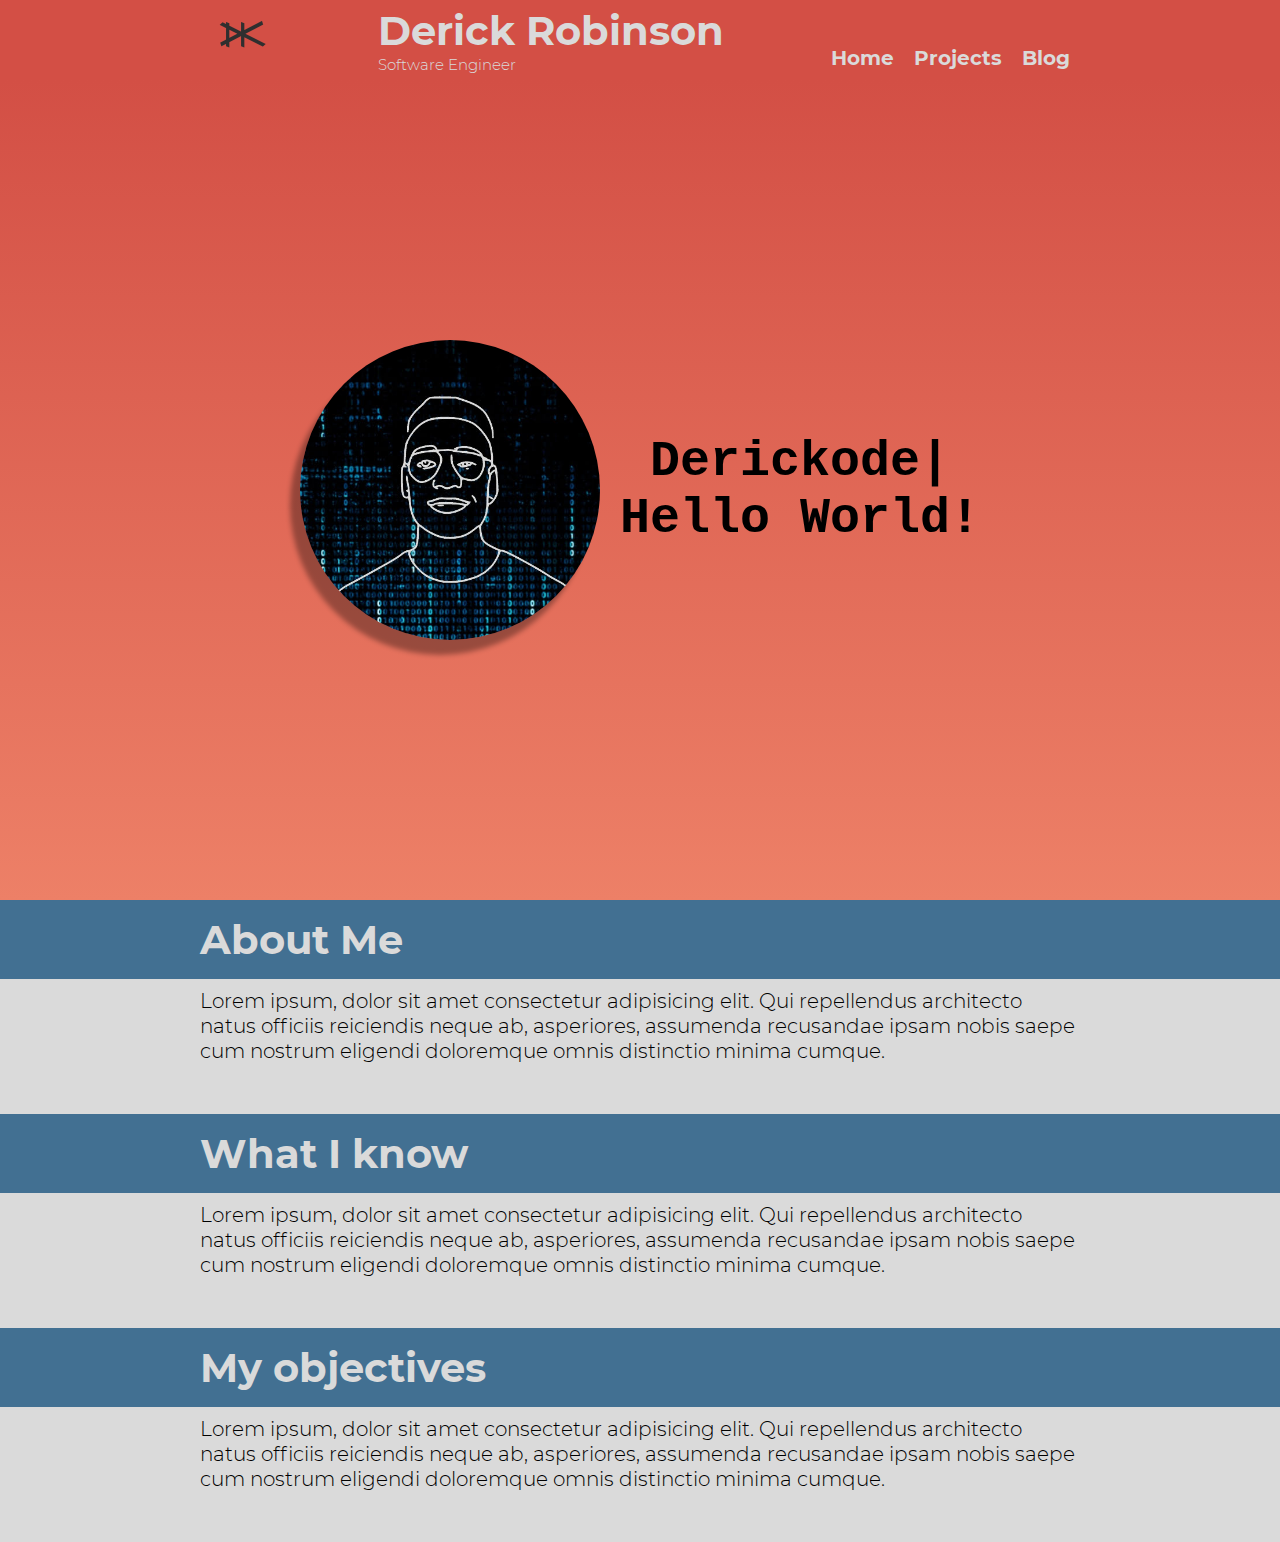
==== index.html @ 78356069 "Aesthetic changes - colors - logo - scrollbar" ====
<!DOCTYPE html>
<html lang="en">
<head>
    <meta charset="UTF-8">
    <meta http-equiv="X-UA-Compatible" content="IE=edge">
    <meta name="viewport" content="width=device-width, initial-scale=1.0">
    <title>Derickode</title>
    <link rel="icon" href="img/logoboldwhite.png">
    <link rel="stylesheet" href="css/style.css">
    <link rel="stylesheet" href="css/tablet.css" media="screen and (min-width: 600px)">
    <link rel="stylesheet" href="css/desktop.css" media="screen and (min-width: 1000px)">
</head>
<body>
    <header>
        <img id="header-logo" src="img/logobold.png" alt="logo">
        <div id="titlediv">
            <h1 id="header-title">Derick Robinson</h1><br>
            <span id="header-subtitle">Software Engineer</span>
        </div>
        <ul id="header-menu">
            <li class="header-menu-item"><a href="">Home</a></li>
            <li class="header-menu-item"><a href="">Projects</a></li>
            <li class="header-menu-item"><a href="">Blog</a></li>
        </ul>
    </header>
    <div id="main">
        <div id="landing">
            <img id="main-pic" src="img/me.jpg">
            <h1>Derickode|<span><br>Hello World!</span></h1>
        </div>
        <h2 class="main-subtitle">About Me</h2>
        <p>Lorem ipsum, dolor sit amet consectetur adipisicing elit. Qui repellendus architecto natus officiis reiciendis neque ab, asperiores, assumenda recusandae ipsam nobis saepe cum nostrum eligendi doloremque omnis distinctio minima cumque.</p>
        <h2 class="main-subtitle">What I know</h2>
        <p>Lorem ipsum, dolor sit amet consectetur adipisicing elit. Qui repellendus architecto natus officiis reiciendis neque ab, asperiores, assumenda recusandae ipsam nobis saepe cum nostrum eligendi doloremque omnis distinctio minima cumque.</p>
        <h2 class="main-subtitle">My objectives</h2>
        <p>Lorem ipsum, dolor sit amet consectetur adipisicing elit. Qui repellendus architecto natus officiis reiciendis neque ab, asperiores, assumenda recusandae ipsam nobis saepe cum nostrum eligendi doloremque omnis distinctio minima cumque.</p>
    </div>
</body>
</html>
---- css/style.css ----
/* GLOBAL */
:root {
  --jet: #2f2f2f;
  --davys-gray: #5b5b5b;
  --dim-gray: #696969;
  --gainsboro: #dadada;
  --cedar: #d34f45;
  --orange-red: #ff6054;
  --terra-cotta: #ed8067;
  --leaf-green: #b6e09f;
  --tea-green: #c3e6b0;
  --fern-green: #677e5a;
  --russian-green: #7c996d;
  --queen-blue: #427092;
  --turk-blue: #426695;
  --lasso-blue: #415b98;
  --deep-blue: #41519b;
  --dark-blue: #41469e;
}
* {
  margin: 0;
  padding: 0;
}
html {
  font-size: 10px;
  font-family: "Monserrat";
  background-color: var(--gainsboro);
}
/* SCROLLBAR */
/* width */
::-webkit-scrollbar {
  width: 5px;
}

/* Track */
::-webkit-scrollbar-track {
  background: var(--gainsboro);
}

/* Handle */
::-webkit-scrollbar-thumb {
  background: var(--turk-blue);
}

/* Handle on hover */
::-webkit-scrollbar-thumb:hover {
  background: var(--lasso-blue);
}
/* VARIABLES */
@font-face {
  font-family: Monserrat;
  src: url(../fonts/Montserrat/Montserrat-Regular.ttf);
  font-weight: normal;
}
@font-face {
  font-family: Monserrat;
  src: url(../fonts/Montserrat/Montserrat-Bold.ttf);
  font-weight: bold;
}
@font-face {
  font-family: Monserrat;
  src: url(../fonts/Montserrat/Montserrat-SemiBold.ttf);
  font-weight: semibold;
}
@font-face {
  font-family: Monserrat;
  src: url(../fonts/Montserrat/Montserrat-Light.ttf);
  font-weight: thin;
}
@font-face {
  font-family: Monserrat;
  src: url(../fonts/Montserrat/Montserrat-Italic.ttf);
  font-weight: normal;
  font-style: italic;
}
/* HEADER */
header {
  position: fixed;
  display: flex;
  justify-content: space-between;
  align-items: center;
  height: 8rem;
  width: 100%;
  background-color: var(--cedar);
}
#header-logo {
  margin-left: 1rem;
  height: 100%;
}
#titlediv {
  text-align: left;
}
#header-title {
  display: inline-block;
  font-size: 2rem;
  font-weight: bold;
  color: var(--gainsboro);
}
header span {
  display: none;
  color: var(--gainsboro);
  font-size: 0.5rem;
  font-weight: semibold;
  text-align: right;
}
#header-menu {
  justify-content: space-between;
  display: flex;
  height: 100%;
  align-items: flex-end;
  list-style: none;
  font-size: 0.8rem;
}
#header-menu .header-menu-item {
  text-align: center;
  border-radius: 5px 5px 0 0;
  padding: 1rem;
}
#header-menu .header-menu-item:hover {
  background-color: var(--gainsboro);
  color: var(--terra-cotta);
}
#header-menu .header-menu-item:hover a {
  color: var(--terra-cotta);
}
#header-menu a {
  text-decoration: none;
  color: var(--gainsboro);
  font-weight: bold;
}
/* MAIN  - LANDING*/
#main {
  padding-top: 8rem;
}
#landing {
  display: flex;
  flex-direction: column;
  justify-content: center;
  align-items: center;
  height: calc(100vh - 8rem);
  background: rgb(211, 79, 69);
  background: linear-gradient(180deg, rgba(211, 79, 69, 1) 0%, rgba(237, 128, 103, 1) 100%);
}
#landing #main-pic {
  display: block;
  border-radius: 50%;
  height: 20rem;
  box-shadow: -1rem 1.5rem 0.5rem #00000055;
}
#landing h1 {
  padding: 4rem 0 8rem 0;
  font-family: monospace;
  font-size: 4rem;
  text-align: center;
}
#landing h1 span {
  display: none;
}

/* MAIN */

#main .main-subtitle {
  padding: 1rem 2rem 1rem 2rem;
  background-color: var(--queen-blue);
  color: var(--gainsboro);
  font-size: 3rem;
}
#main .main-subtitle + p {
  padding: 0 2rem 5rem 2rem;
  font-size: 1.5rem;
  line-height: 2.5rem;
}
---- css/tablet.css ----
/* HEADER */
#header-logo {
  margin-left: 10rem;
}
#header-title {
  font-size: 3rem;
}
header span {
  font-size: 1rem;
  display: inline;
}
#header-menu {
  font-size: 1.5rem;
  margin-right: 10rem;
}
/* MAIN  - LANDING*/
#landing {
}
#landing #main-pic {
  height: 25rem;
}
#landing h1 {
  font-size: 4.5rem;
}

/* MAIN */

#main .main-subtitle {
  font-size: 3.5rem;
  padding: 1.5rem 10rem 1.5rem 10rem;
}
#main .main-subtitle + p {
  padding: 1rem 10rem 5rem 10rem;
  font-size: 2rem;
  line-height: 2.5rem;
}
---- css/desktop.css ----
/* HEADER */
#header-logo {
  margin-left: 20rem;
}
#header-title {
  font-size: 4rem;
}
header span {
  font-size: 1.5rem;
}
#header-menu {
  font-size: 2rem;
  margin-right: 20rem;
}
/* MAIN  - LANDING*/
#landing {
  flex-direction: row;
}
#landing #main-pic {
  height: 30rem;
}
#landing h1 {
  font-size: 5rem;
  padding: 0 0 0 2rem;
}
#landing h1 span {
  display: inline;
}

/* MAIN */

#main .main-subtitle {
  font-size: 4rem;
  padding: 1.5rem 20rem 1.5rem 20rem;
}
#main .main-subtitle + p {
  padding: 1rem 20rem 5rem 20rem;
  line-height: 2.5rem;
}
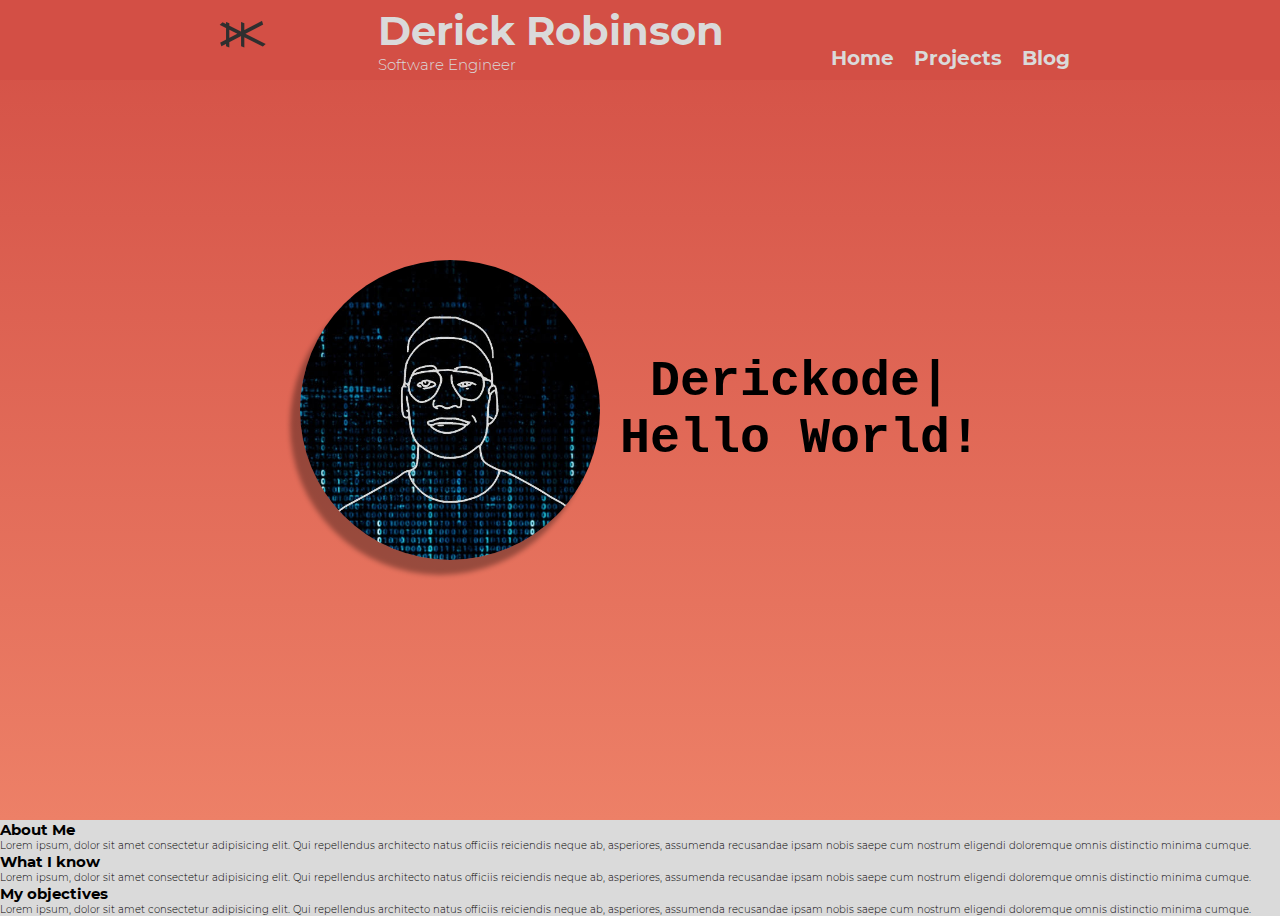
==== commit 090ac2e4: "First version of projects page - Mobile" ====
--- a/index.html
+++ b/index.html
@@ -19,11 +19,11 @@
         </div>
         <ul id="header-menu">
             <li class="header-menu-item"><a href="">Home</a></li>
-            <li class="header-menu-item"><a href="">Projects</a></li>
+            <li class="header-menu-item"><a href="projects.html">Projects</a></li>
             <li class="header-menu-item"><a href="">Blog</a></li>
         </ul>
     </header>
-    <div id="main">
+    <main>
         <div id="landing">
             <img id="main-pic" src="img/me.jpg">
             <h1>Derickode|<span><br>Hello World!</span></h1>
@@ -34,6 +34,6 @@
         <p>Lorem ipsum, dolor sit amet consectetur adipisicing elit. Qui repellendus architecto natus officiis reiciendis neque ab, asperiores, assumenda recusandae ipsam nobis saepe cum nostrum eligendi doloremque omnis distinctio minima cumque.</p>
         <h2 class="main-subtitle">My objectives</h2>
         <p>Lorem ipsum, dolor sit amet consectetur adipisicing elit. Qui repellendus architecto natus officiis reiciendis neque ab, asperiores, assumenda recusandae ipsam nobis saepe cum nostrum eligendi doloremque omnis distinctio minima cumque.</p>
-    </div>
+    </main>
 </body>
 </html>--- a/css/style.css
+++ b/css/style.css
@@ -117,11 +117,10 @@
   padding: 1rem;
 }
 #header-menu .header-menu-item:hover {
-  background-color: var(--gainsboro);
-  color: var(--terra-cotta);
+  background-color: var(--orange-red);
 }
 #header-menu .header-menu-item:hover a {
-  color: var(--terra-cotta);
+  /* color: var(--terra-cotta); */
 }
 #header-menu a {
   text-decoration: none;
@@ -161,12 +160,13 @@
 
 #main .main-subtitle {
   padding: 1rem 2rem 1rem 2rem;
-  background-color: var(--queen-blue);
-  color: var(--gainsboro);
+  /* background-color: var(--queen-blue); */
+  color: var(--jet);
   font-size: 3rem;
 }
 #main .main-subtitle + p {
   padding: 0 2rem 5rem 2rem;
+  line-height: 2.5rem;
   font-size: 1.5rem;
-  line-height: 2.5rem;
+  color: var(--jet);
 }
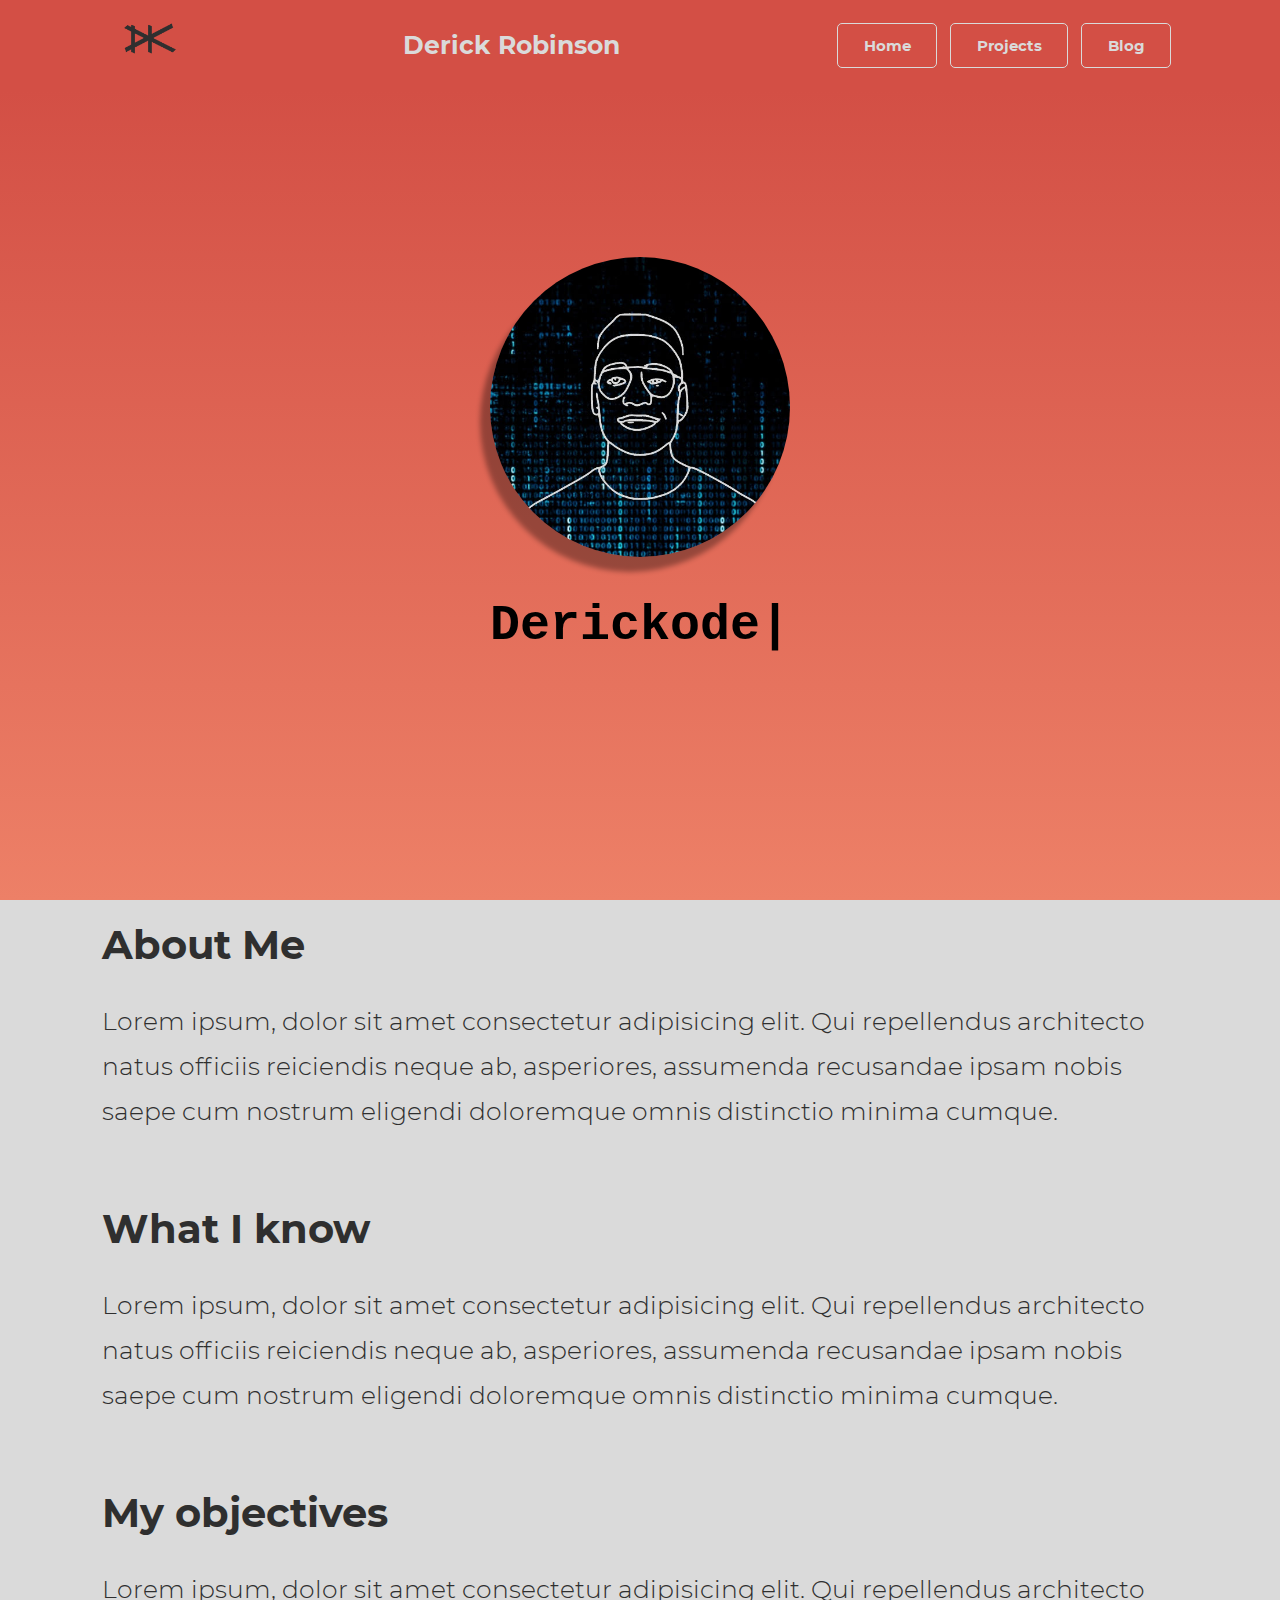
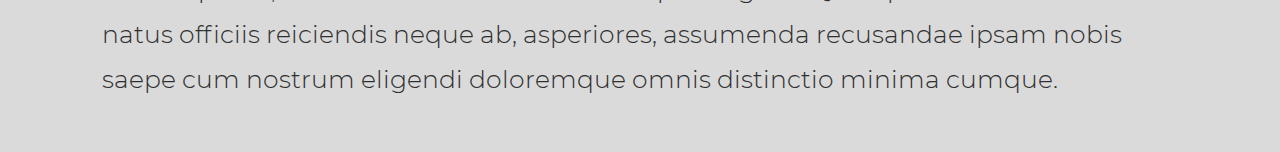
==== commit 190ce739: "Enhanced mobile and tablet experience, created blog tab initial html" ====
--- a/index.html
+++ b/index.html
@@ -7,7 +7,7 @@
     <title>Derickode</title>
     <link rel="icon" href="img/logoboldwhite.png">
     <link rel="stylesheet" href="css/style.css">
-    <link rel="stylesheet" href="css/tablet.css" media="screen and (min-width: 600px)">
+    <link rel="stylesheet" href="css/tablet.css" media="screen and (min-width: 700px)">
     <link rel="stylesheet" href="css/desktop.css" media="screen and (min-width: 1000px)">
 </head>
 <body>
@@ -20,7 +20,7 @@
         <ul id="header-menu">
             <li class="header-menu-item"><a href="">Home</a></li>
             <li class="header-menu-item"><a href="projects.html">Projects</a></li>
-            <li class="header-menu-item"><a href="">Blog</a></li>
+            <li class="header-menu-item"><a href="blog.html">Blog</a></li>
         </ul>
     </header>
     <main>
--- a/css/style.css
+++ b/css/style.css
@@ -18,6 +18,7 @@
   --dark-blue: #41469e;
 }
 * {
+  box-sizing: border-box;
   margin: 0;
   padding: 0;
 }
@@ -79,20 +80,20 @@
   display: flex;
   justify-content: space-between;
   align-items: center;
-  height: 8rem;
+  height: 10vh;
   width: 100%;
   background-color: var(--cedar);
 }
 #header-logo {
-  margin-left: 1rem;
+  margin-left: 3vw;
   height: 100%;
 }
 #titlediv {
   text-align: left;
 }
 #header-title {
-  display: inline-block;
-  font-size: 2rem;
+  display: none;
+  font-size: 6vh;
   font-weight: bold;
   color: var(--gainsboro);
 }
@@ -104,23 +105,26 @@
   text-align: right;
 }
 #header-menu {
+  margin-right: 3vw;
   justify-content: space-between;
   display: flex;
   height: 100%;
-  align-items: flex-end;
+  align-items: center;
   list-style: none;
-  font-size: 0.8rem;
+  font-size: 2vh;
 }
 #header-menu .header-menu-item {
+  border: 1px solid var(--gainsboro);
+  border-radius: 1vh;
+  height: 50%;
   text-align: center;
-  border-radius: 5px 5px 0 0;
-  padding: 1rem;
+  display: flex;
+  align-items: center;
+  padding: 0 2vw;
+  margin: 0 1vw;
 }
 #header-menu .header-menu-item:hover {
   background-color: var(--orange-red);
-}
-#header-menu .header-menu-item:hover a {
-  /* color: var(--terra-cotta); */
 }
 #header-menu a {
   text-decoration: none;
@@ -128,28 +132,28 @@
   font-weight: bold;
 }
 /* MAIN  - LANDING*/
-#main {
-  padding-top: 8rem;
+main {
+  padding-top: 10vh;
 }
 #landing {
   display: flex;
   flex-direction: column;
   justify-content: center;
   align-items: center;
-  height: calc(100vh - 8rem);
+  height: 90vh;
   background: rgb(211, 79, 69);
   background: linear-gradient(180deg, rgba(211, 79, 69, 1) 0%, rgba(237, 128, 103, 1) 100%);
 }
 #landing #main-pic {
   display: block;
   border-radius: 50%;
-  height: 20rem;
+  height: 30vh;
   box-shadow: -1rem 1.5rem 0.5rem #00000055;
 }
 #landing h1 {
   padding: 4rem 0 8rem 0;
   font-family: monospace;
-  font-size: 4rem;
+  font-size: 6vh;
   text-align: center;
 }
 #landing h1 span {
@@ -158,15 +162,15 @@
 
 /* MAIN */
 
-#main .main-subtitle {
-  padding: 1rem 2rem 1rem 2rem;
+main .main-subtitle {
+  padding: 3vh 3vw;
   /* background-color: var(--queen-blue); */
   color: var(--jet);
-  font-size: 3rem;
+  font-size: 4vh;
 }
-#main .main-subtitle + p {
-  padding: 0 2rem 5rem 2rem;
-  line-height: 2.5rem;
-  font-size: 1.5rem;
+main .main-subtitle + p {
+  padding: 0 3vw 5rem 3vw;
+  line-height: 5vh;
+  font-size: 3vh;
   color: var(--jet);
 }
--- a/css/tablet.css
+++ b/css/tablet.css
@@ -1,36 +1,42 @@
 /* HEADER */
 #header-logo {
-  margin-left: 10rem;
+  margin-left: 8vw;
 }
 #header-title {
-  font-size: 3rem;
-}
-header span {
-  font-size: 1rem;
   display: inline;
+  font-size: 2.5rem;
 }
 #header-menu {
   font-size: 1.5rem;
-  margin-right: 10rem;
+  margin-right: 8vw;
+}
+#header-menu .header-menu-item {
+  border: 1px solid var(--gainsboro);
+  border-radius: 5px;
+  height: 50%;
+  text-align: center;
+  display: flex;
+  align-items: center;
+  padding: 0 2vw;
+  margin: 0 0.5vw;
 }
 /* MAIN  - LANDING*/
-#landing {
-}
+
 #landing #main-pic {
-  height: 25rem;
+  height: 30rem;
 }
 #landing h1 {
-  font-size: 4.5rem;
+  font-size: 5rem;
 }
 
 /* MAIN */
 
-#main .main-subtitle {
-  font-size: 3.5rem;
-  padding: 1.5rem 10rem 1.5rem 10rem;
+main .main-subtitle {
+  font-size: 4rem;
+  padding: 2rem 8vw;
 }
-#main .main-subtitle + p {
-  padding: 1rem 10rem 5rem 10rem;
-  font-size: 2rem;
-  line-height: 2.5rem;
+main .main-subtitle + p {
+  padding: 1rem 8vw 5rem 8vw;
+  font-size: 2.5rem;
+  line-height: 4.5rem;
 }
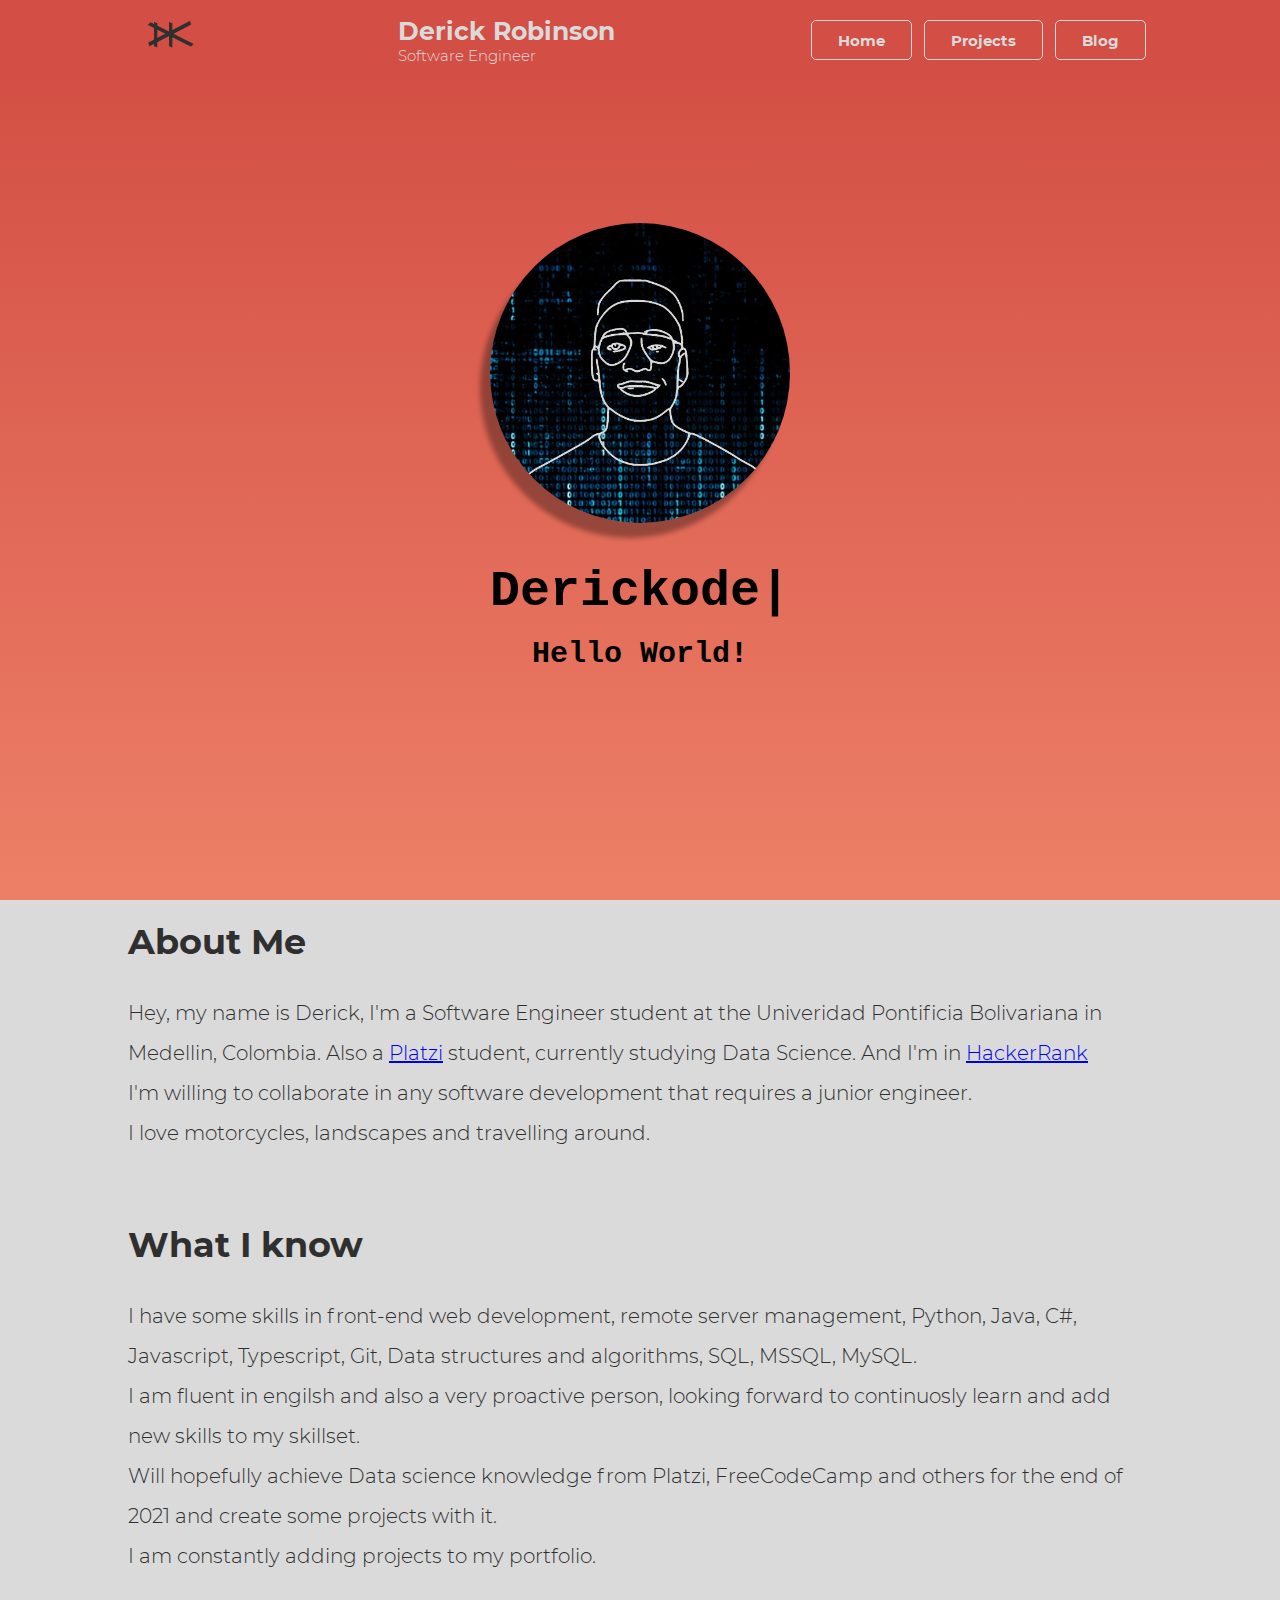
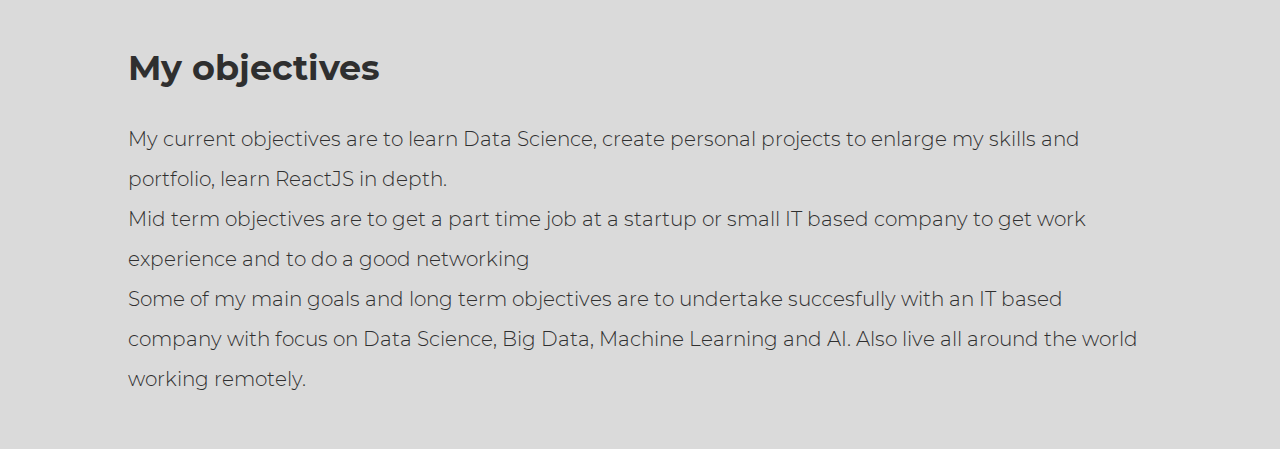
==== commit d82952d6: "Added landing content [content]" ====
--- a/index.html
+++ b/index.html
@@ -29,11 +29,11 @@
             <h1>Derickode|<span><br>Hello World!</span></h1>
         </div>
         <h2 class="main-subtitle">About Me</h2>
-        <p>Lorem ipsum, dolor sit amet consectetur adipisicing elit. Qui repellendus architecto natus officiis reiciendis neque ab, asperiores, assumenda recusandae ipsam nobis saepe cum nostrum eligendi doloremque omnis distinctio minima cumque.</p>
+        <p>Hey, my name is Derick, I'm a Software Engineer student at the Univeridad Pontificia Bolivariana in Medellin, Colombia. Also a <a href="https://platzi.com" target="_blank">Platzi</a> student, currently studying Data Science. And I'm in <a href="https://www.hackerrank.com/derickdev6" target="_blank">HackerRank</a><br>I'm willing to collaborate in any software development that requires a junior engineer.<br>I love motorcycles, landscapes and travelling around.<p>
         <h2 class="main-subtitle">What I know</h2>
-        <p>Lorem ipsum, dolor sit amet consectetur adipisicing elit. Qui repellendus architecto natus officiis reiciendis neque ab, asperiores, assumenda recusandae ipsam nobis saepe cum nostrum eligendi doloremque omnis distinctio minima cumque.</p>
+        <p>I have some skills in front-end web development, remote server management, Python, Java, C#, Javascript, Typescript, Git, Data structures and algorithms, SQL, MSSQL, MySQL.<br>I am fluent in engilsh and also a very proactive person, looking forward to continuosly learn and add new skills to my skillset. <br>Will hopefully achieve Data science knowledge from Platzi, FreeCodeCamp and others for the end of 2021 and create some projects with it.<br> I am constantly adding projects to my portfolio.<p>
         <h2 class="main-subtitle">My objectives</h2>
-        <p>Lorem ipsum, dolor sit amet consectetur adipisicing elit. Qui repellendus architecto natus officiis reiciendis neque ab, asperiores, assumenda recusandae ipsam nobis saepe cum nostrum eligendi doloremque omnis distinctio minima cumque.</p>
+        <p>My current objectives are to learn Data Science, create personal projects to enlarge my skills and portfolio, learn ReactJS in depth.<br>Mid term objectives are to get a part time job at a startup or small IT based company to get work experience and to do a good networking<br>Some of my main goals and long term objectives are to undertake succesfully with an IT based company with focus on Data Science, Big Data, Machine Learning and AI. Also live all around the world working remotely.</p>
     </main>
 </body>
 </html>--- a/css/style.css
+++ b/css/style.css
@@ -40,7 +40,7 @@
 
 /* Handle */
 ::-webkit-scrollbar-thumb {
-  background: var(--turk-blue);
+  background: var(--terra-cotta);
 }
 
 /* Handle on hover */
--- a/css/desktop.css
+++ b/css/desktop.css
@@ -0,0 +1,38 @@
+/* HEADER */
+header {
+  height: 8rem;
+}
+#header-logo {
+  margin-left: 10vw;
+}
+#header-subtitle {
+  display: inline;
+  font-size: 1.5rem;
+}
+#header-menu {
+  margin-right: 10vw;
+}
+/* MAIN  - LANDING*/
+main {
+  padding-top: 8rem;
+}
+#landing {
+  overflow: hidden;
+  height: calc(100vh - 8rem);
+}
+#landing h1 span {
+  display: inline;
+  font-size: 3rem;
+}
+
+/* MAIN */
+
+main .main-subtitle {
+  font-size: 3.5rem;
+  padding: 2rem 10vw;
+}
+main .main-subtitle + p {
+  padding: 1rem 10vw 5rem 10vw;
+  font-size: 2rem;
+  line-height: 4rem;
+}
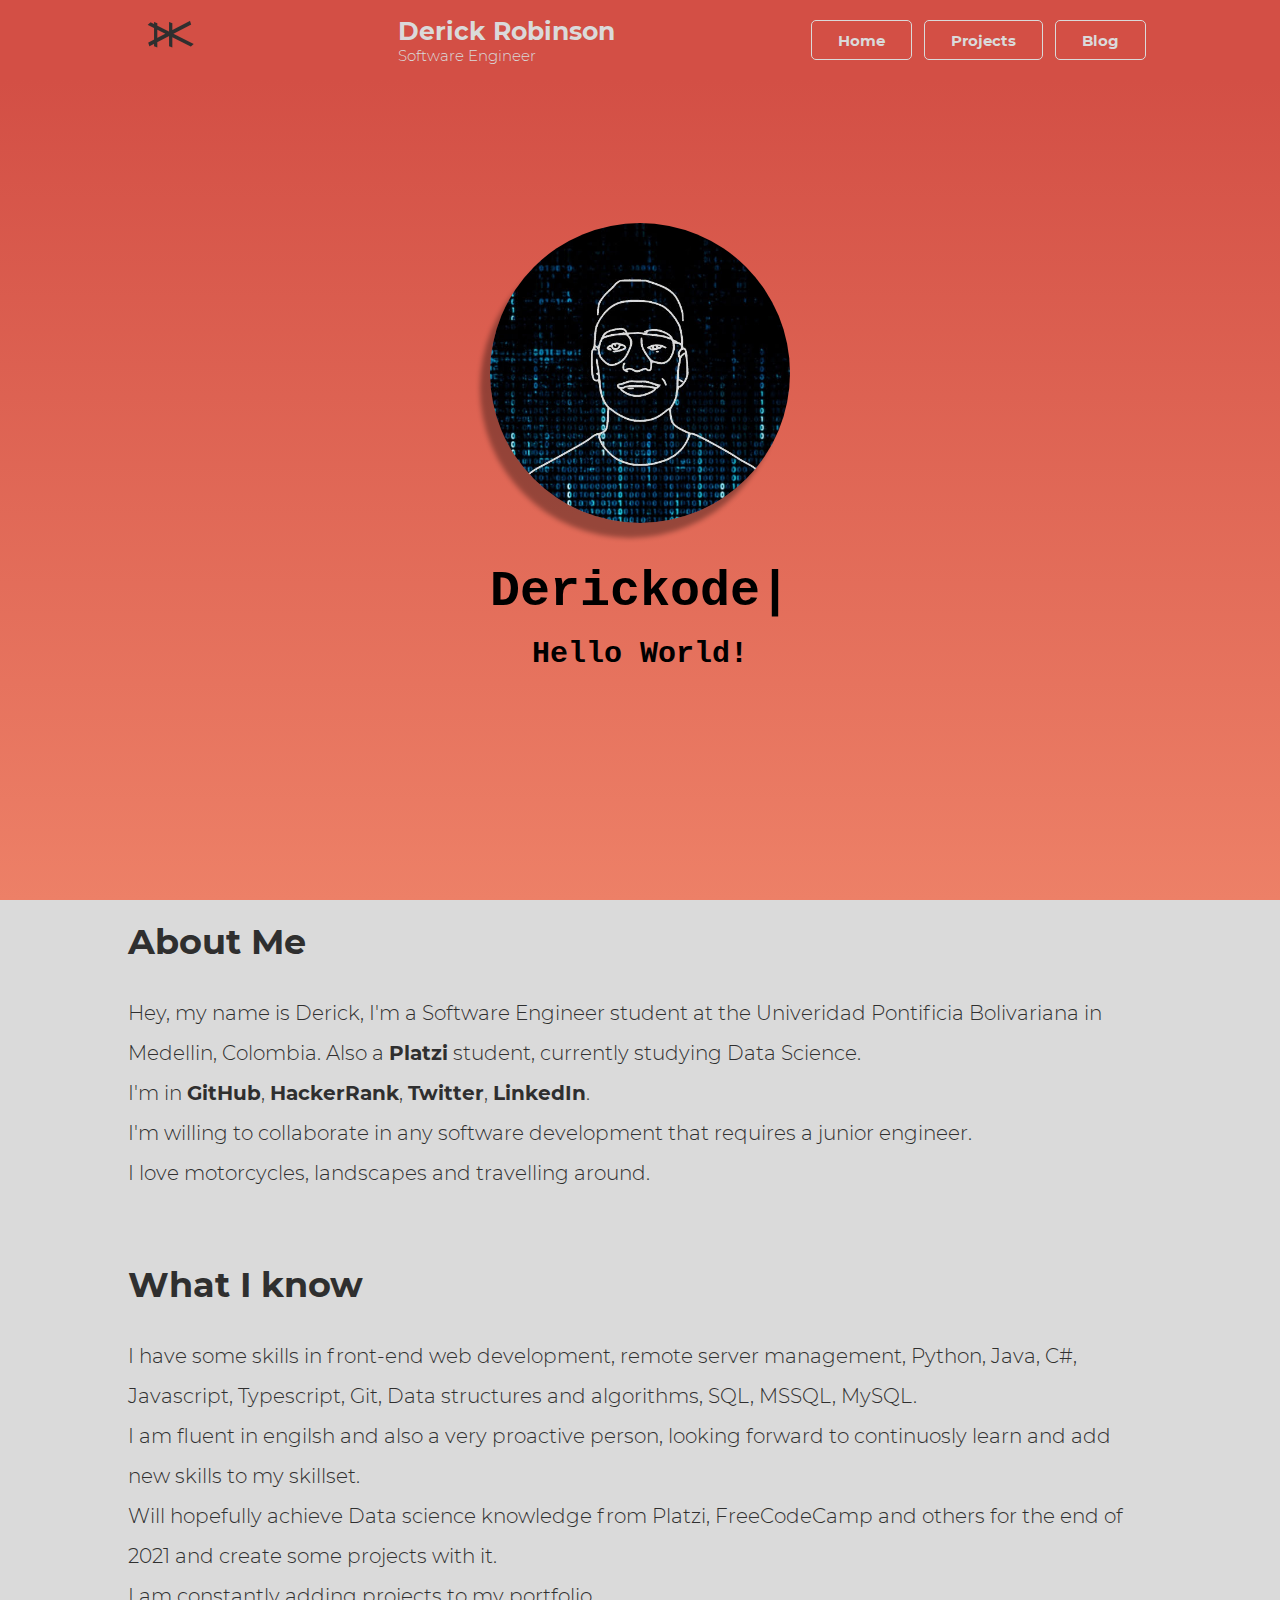
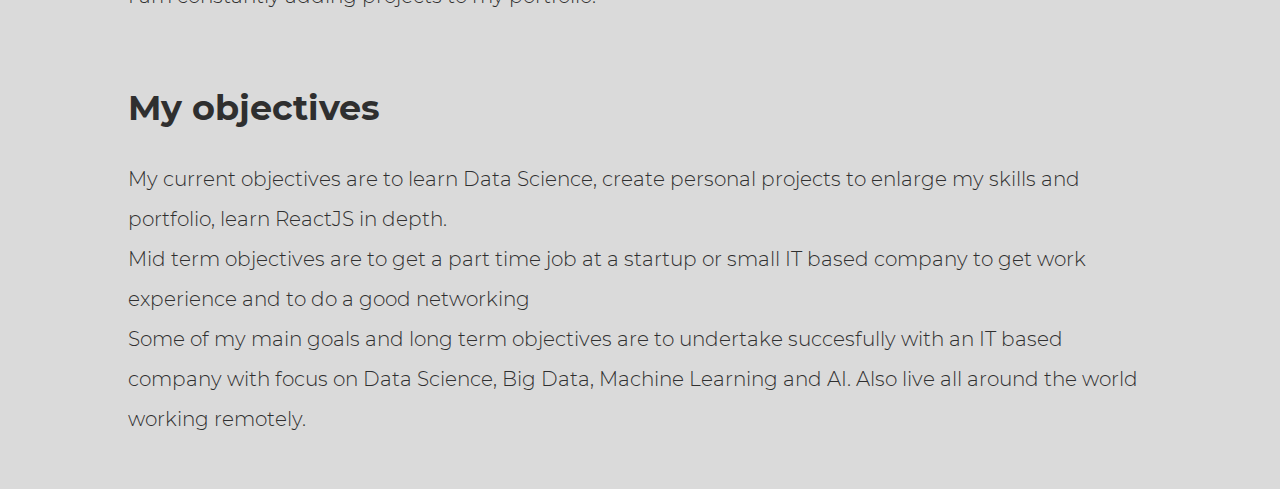
==== commit c03d1ce4: "Changed some content structure, added Twitter, Github, LintedIn" ====
--- a/index.html
+++ b/index.html
@@ -29,7 +29,7 @@
             <h1>Derickode|<span><br>Hello World!</span></h1>
         </div>
         <h2 class="main-subtitle">About Me</h2>
-        <p>Hey, my name is Derick, I'm a Software Engineer student at the Univeridad Pontificia Bolivariana in Medellin, Colombia. Also a <a href="https://platzi.com" target="_blank">Platzi</a> student, currently studying Data Science. And I'm in <a href="https://www.hackerrank.com/derickdev6" target="_blank">HackerRank</a><br>I'm willing to collaborate in any software development that requires a junior engineer.<br>I love motorcycles, landscapes and travelling around.<p>
+        <p>Hey, my name is Derick, I'm a Software Engineer student at the Univeridad Pontificia Bolivariana in Medellin, Colombia. Also a <a href="https://platzi.com" target="_blank">Platzi</a> student, currently studying Data Science.<br>I'm in <a href="https://www.github.com/derickdev6" target="_blank">GitHub</a>, <a href="https://www.hackerrank.com/derickdev6" target="_blank">HackerRank</a>, <a href="https://www.twitter.com/derickode" target="_blank">Twitter</a>, <a href="https://www.linkedin.com/in/derickrobinson" target="_blank">LinkedIn</a>.<br>I'm willing to collaborate in any software development that requires a junior engineer.<br>I love motorcycles, landscapes and travelling around.<p>
         <h2 class="main-subtitle">What I know</h2>
         <p>I have some skills in front-end web development, remote server management, Python, Java, C#, Javascript, Typescript, Git, Data structures and algorithms, SQL, MSSQL, MySQL.<br>I am fluent in engilsh and also a very proactive person, looking forward to continuosly learn and add new skills to my skillset. <br>Will hopefully achieve Data science knowledge from Platzi, FreeCodeCamp and others for the end of 2021 and create some projects with it.<br> I am constantly adding projects to my portfolio.<p>
         <h2 class="main-subtitle">My objectives</h2>
--- a/css/style.css
+++ b/css/style.css
@@ -162,6 +162,12 @@
 
 /* MAIN */
 
+main .main-subtitle + p a {
+  font-weight: bold;
+  color: var(--jet);
+  text-decoration: none;
+}
+
 main .main-subtitle {
   padding: 3vh 3vw;
   /* background-color: var(--queen-blue); */
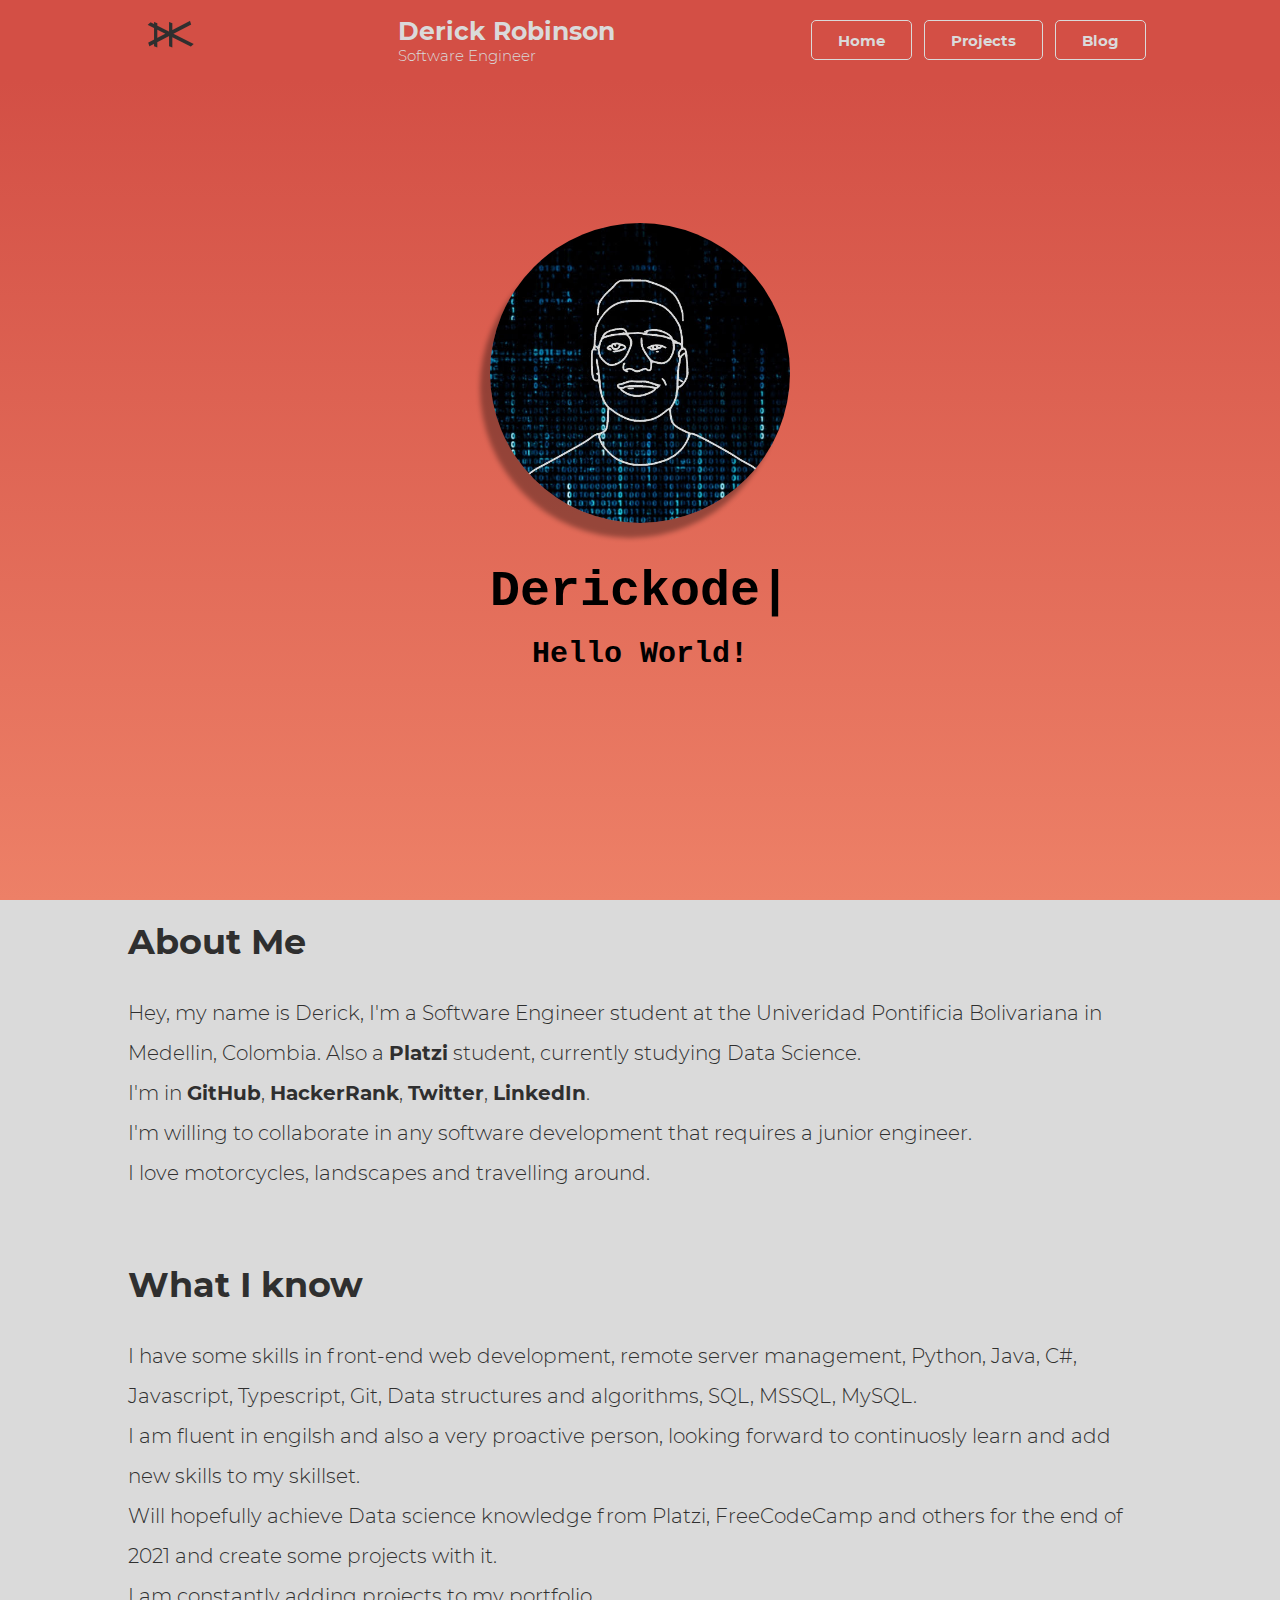
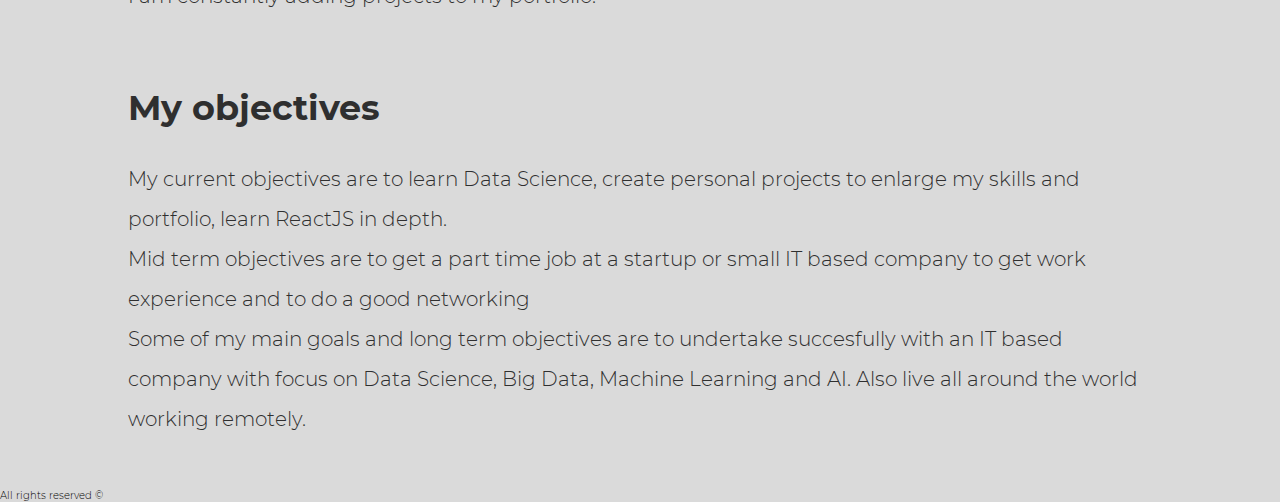
==== commit 835ffd89: "Added footer and copyright text" ====
--- a/index.html
+++ b/index.html
@@ -35,5 +35,9 @@
         <h2 class="main-subtitle">My objectives</h2>
         <p>My current objectives are to learn Data Science, create personal projects to enlarge my skills and portfolio, learn ReactJS in depth.<br>Mid term objectives are to get a part time job at a startup or small IT based company to get work experience and to do a good networking<br>Some of my main goals and long term objectives are to undertake succesfully with an IT based company with focus on Data Science, Big Data, Machine Learning and AI. Also live all around the world working remotely.</p>
     </main>
+    <footer>
+
+        <p class="copyright">All rights reserved &#169;</p>
+    </footer>
 </body>
 </html>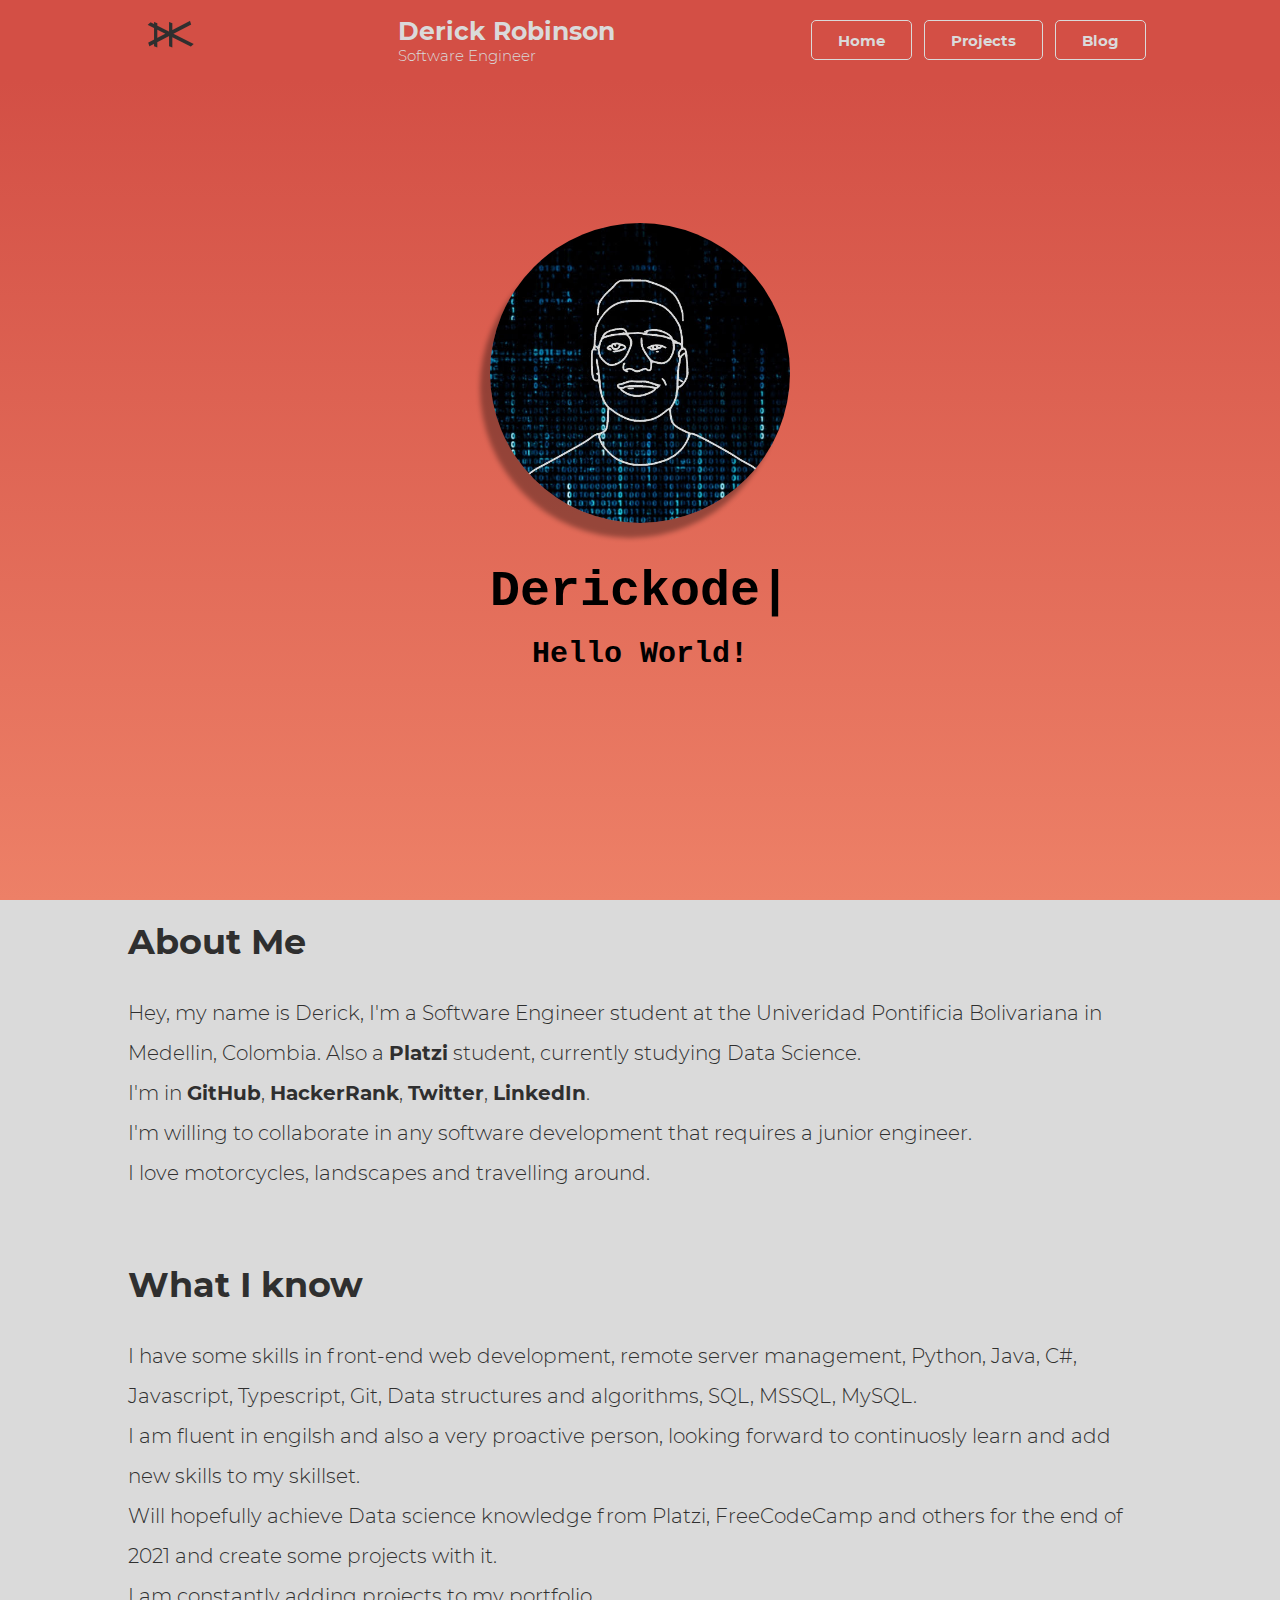
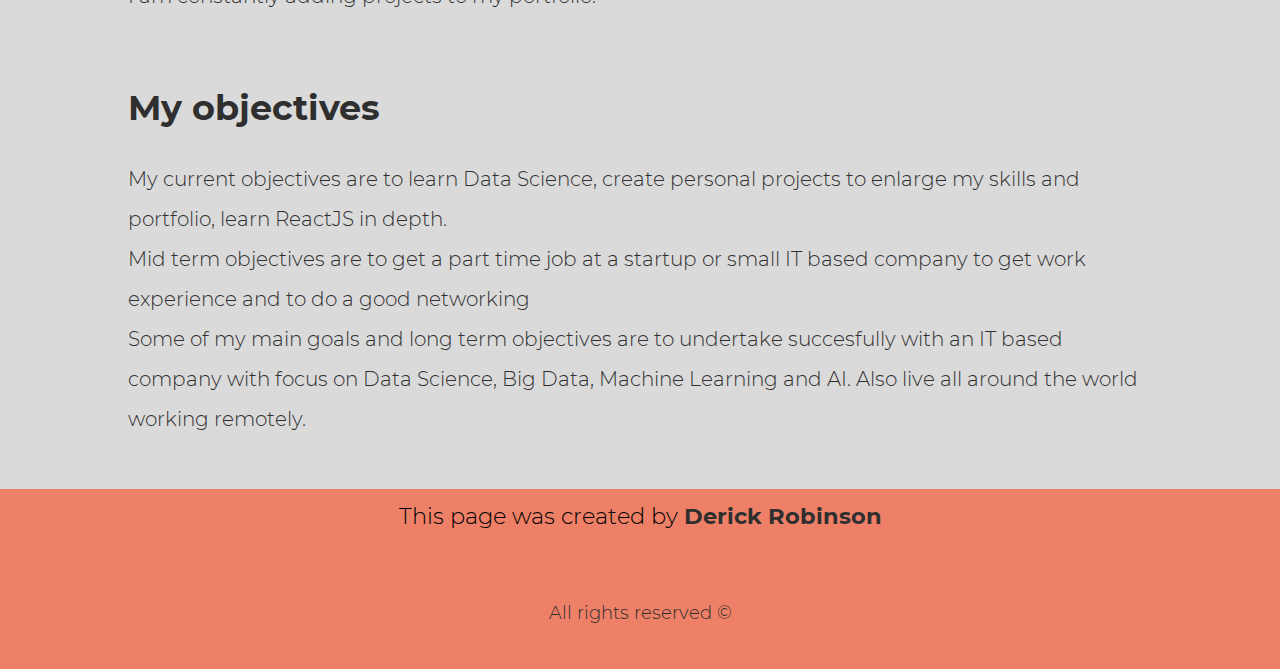
==== commit 3844a51a: "Added footer disclaimer" ====
--- a/index.html
+++ b/index.html
@@ -36,7 +36,7 @@
         <p>My current objectives are to learn Data Science, create personal projects to enlarge my skills and portfolio, learn ReactJS in depth.<br>Mid term objectives are to get a part time job at a startup or small IT based company to get work experience and to do a good networking<br>Some of my main goals and long term objectives are to undertake succesfully with an IT based company with focus on Data Science, Big Data, Machine Learning and AI. Also live all around the world working remotely.</p>
     </main>
     <footer>
-
+        <p>This page was created by <a href="https://www.twitter.com/derickode">Derick Robinson</a></p>
         <p class="copyright">All rights reserved &#169;</p>
     </footer>
 </body>
--- a/css/style.css
+++ b/css/style.css
@@ -142,7 +142,7 @@
   align-items: center;
   height: 90vh;
   background: rgb(211, 79, 69);
-  background: linear-gradient(180deg, rgba(211, 79, 69, 1) 0%, rgba(237, 128, 103, 1) 100%);
+  background: linear-gradient(180deg, var(--cedar) 0%, var(--terra-cotta) 100%);
 }
 #landing #main-pic {
   display: block;
@@ -180,3 +180,28 @@
   font-size: 3vh;
   color: var(--jet);
 }
+
+/* FOOTER */
+
+footer {
+  display: flex;
+  flex-direction: column;
+  align-items: center;
+  justify-content: flex-end;
+  height: 20vh;
+  background-color: var(--terra-cotta);
+}
+footer p {
+  padding: 3vh;
+  font-size: 2.5vh;
+}
+footer p a {
+  color: var(--jet);
+  text-decoration: none;
+  font-weight: bold;
+}
+footer .copyright {
+  padding: 5vh;
+  color: var(--jet);
+  font-size: 2vh;
+}
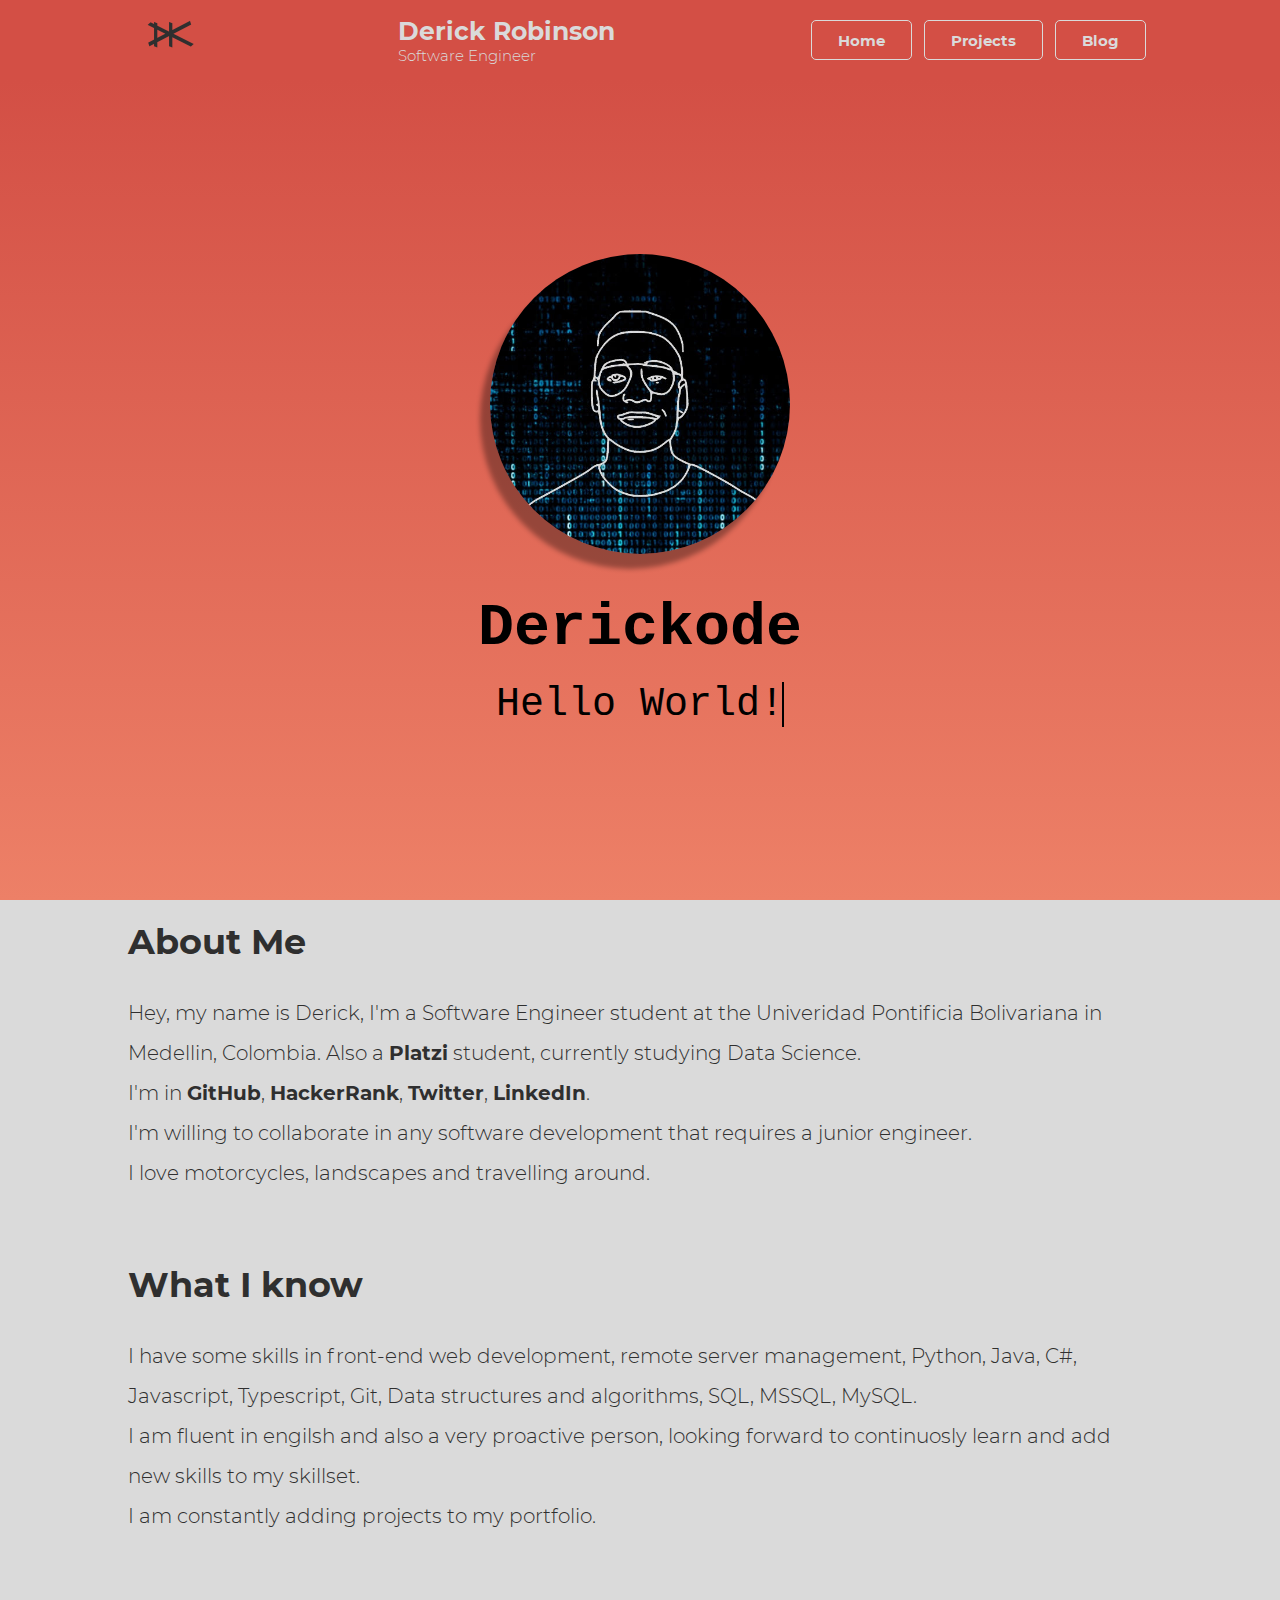
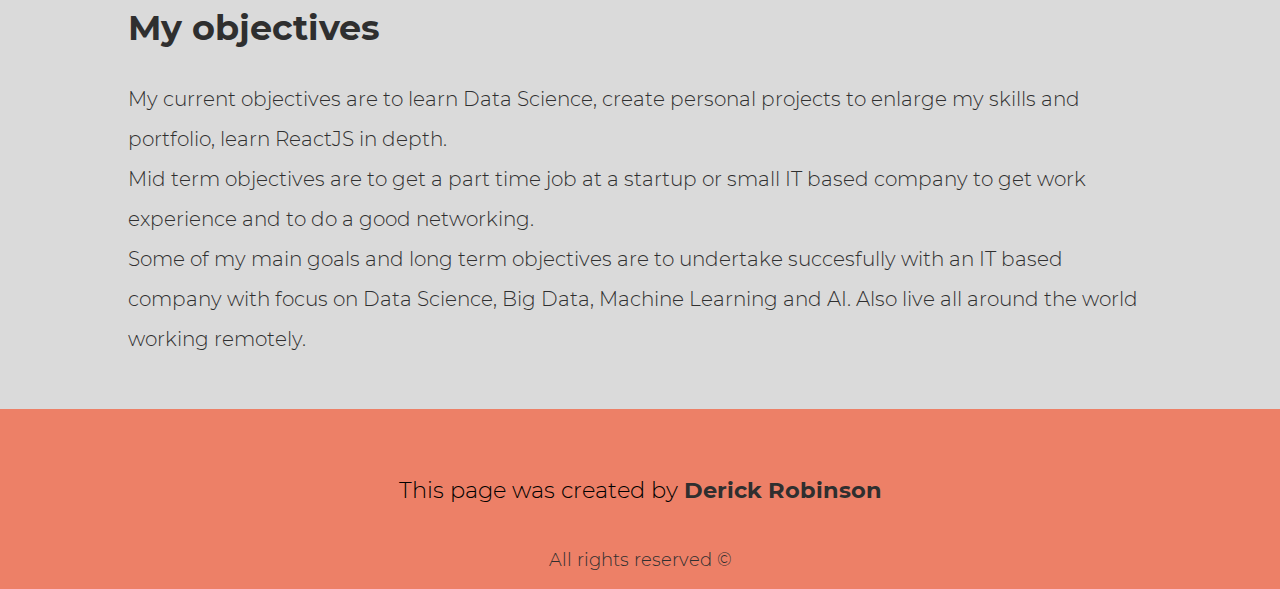
==== commit 5e6f2a8b: "General upgrades" ====
--- a/index.html
+++ b/index.html
@@ -26,14 +26,15 @@
     <main>
         <div id="landing">
             <img id="main-pic" src="img/me.jpg">
-            <h1>Derickode|<span><br>Hello World!</span></h1>
+            <h1 id="typeEffect">Derickode</h1>
+            <h2>Hello World!</h2>
         </div>
         <h2 class="main-subtitle">About Me</h2>
         <p>Hey, my name is Derick, I'm a Software Engineer student at the Univeridad Pontificia Bolivariana in Medellin, Colombia. Also a <a href="https://platzi.com" target="_blank">Platzi</a> student, currently studying Data Science.<br>I'm in <a href="https://www.github.com/derickdev6" target="_blank">GitHub</a>, <a href="https://www.hackerrank.com/derickdev6" target="_blank">HackerRank</a>, <a href="https://www.twitter.com/derickode" target="_blank">Twitter</a>, <a href="https://www.linkedin.com/in/derickrobinson" target="_blank">LinkedIn</a>.<br>I'm willing to collaborate in any software development that requires a junior engineer.<br>I love motorcycles, landscapes and travelling around.<p>
         <h2 class="main-subtitle">What I know</h2>
-        <p>I have some skills in front-end web development, remote server management, Python, Java, C#, Javascript, Typescript, Git, Data structures and algorithms, SQL, MSSQL, MySQL.<br>I am fluent in engilsh and also a very proactive person, looking forward to continuosly learn and add new skills to my skillset. <br>Will hopefully achieve Data science knowledge from Platzi, FreeCodeCamp and others for the end of 2021 and create some projects with it.<br> I am constantly adding projects to my portfolio.<p>
+        <p>I have some skills in front-end web development, remote server management, Python, Java, C#, Javascript, Typescript, Git, Data structures and algorithms, SQL, MSSQL, MySQL.<br>I am fluent in engilsh and also a very proactive person, looking forward to continuosly learn and add new skills to my skillset. <br> I am constantly adding projects to my portfolio.<p>
         <h2 class="main-subtitle">My objectives</h2>
-        <p>My current objectives are to learn Data Science, create personal projects to enlarge my skills and portfolio, learn ReactJS in depth.<br>Mid term objectives are to get a part time job at a startup or small IT based company to get work experience and to do a good networking<br>Some of my main goals and long term objectives are to undertake succesfully with an IT based company with focus on Data Science, Big Data, Machine Learning and AI. Also live all around the world working remotely.</p>
+        <p>My current objectives are to learn Data Science, create personal projects to enlarge my skills and portfolio, learn ReactJS in depth.<br>Mid term objectives are to get a part time job at a startup or small IT based company to get work experience and to do a good networking.<br>Some of my main goals and long term objectives are to undertake succesfully with an IT based company with focus on Data Science, Big Data, Machine Learning and AI. Also live all around the world working remotely.</p>
     </main>
     <footer>
         <p>This page was created by <a href="https://www.twitter.com/derickode">Derick Robinson</a></p>
--- a/css/style.css
+++ b/css/style.css
@@ -16,6 +16,9 @@
   --lasso-blue: #415b98;
   --deep-blue: #41519b;
   --dark-blue: #41469e;
+  --fs-title: 6rem;
+  --fs-subtitle: 4rem;
+  --fs-body: 2rem;
 }
 * {
   box-sizing: border-box;
@@ -45,7 +48,7 @@
 
 /* Handle on hover */
 ::-webkit-scrollbar-thumb:hover {
-  background: var(--lasso-blue);
+  background: var(--cedar);
 }
 /* VARIABLES */
 @font-face {
@@ -156,7 +159,8 @@
   font-size: 6vh;
   text-align: center;
 }
-#landing h1 span {
+#landing h2 {
+  font-family: monospace;
   display: none;
 }
 
@@ -177,7 +181,7 @@
 main .main-subtitle + p {
   padding: 0 3vw 5rem 3vw;
   line-height: 5vh;
-  font-size: 3vh;
+  font-size: 2.5vh;
   color: var(--jet);
 }
 
@@ -192,7 +196,8 @@
   background-color: var(--terra-cotta);
 }
 footer p {
-  padding: 3vh;
+  padding: 3vh 5vh;
+  text-align: center;
   font-size: 2.5vh;
 }
 footer p a {
@@ -201,7 +206,7 @@
   font-weight: bold;
 }
 footer .copyright {
-  padding: 5vh;
+  padding: 2vh;
   color: var(--jet);
   font-size: 2vh;
 }
--- a/css/tablet.css
+++ b/css/tablet.css
@@ -26,17 +26,17 @@
   height: 30rem;
 }
 #landing h1 {
-  font-size: 5rem;
+  font-size: var(--fs-title);
 }
 
 /* MAIN */
 
 main .main-subtitle {
-  font-size: 4rem;
+  font-size: var(--fs-subtitle);
   padding: 2rem 8vw;
 }
 main .main-subtitle + p {
   padding: 1rem 8vw 5rem 8vw;
-  font-size: 2.5rem;
+  font-size: var(--fs-body);
   line-height: 4.5rem;
 }
--- a/css/desktop.css
+++ b/css/desktop.css
@@ -20,9 +20,29 @@
   overflow: hidden;
   height: calc(100vh - 8rem);
 }
-#landing h1 span {
-  display: inline;
-  font-size: 3rem;
+#landing h1 {
+  padding-bottom: 2rem;
+}
+#landing h2 {
+  display: block;
+  white-space: nowrap;
+  border-right: 2px solid;
+  font-size: var(--fs-subtitle);
+  font-weight: lighter;
+  width: 12ch;
+  animation: typing 1.5s steps(12), blink 0.5s infinite step-end alternate;
+  overflow: hidden;
+}
+
+@keyframes typing {
+  from {
+    width: 0px;
+  }
+}
+@keyframes blink {
+  50% {
+    border-color: transparent;
+  }
 }
 
 /* MAIN */
